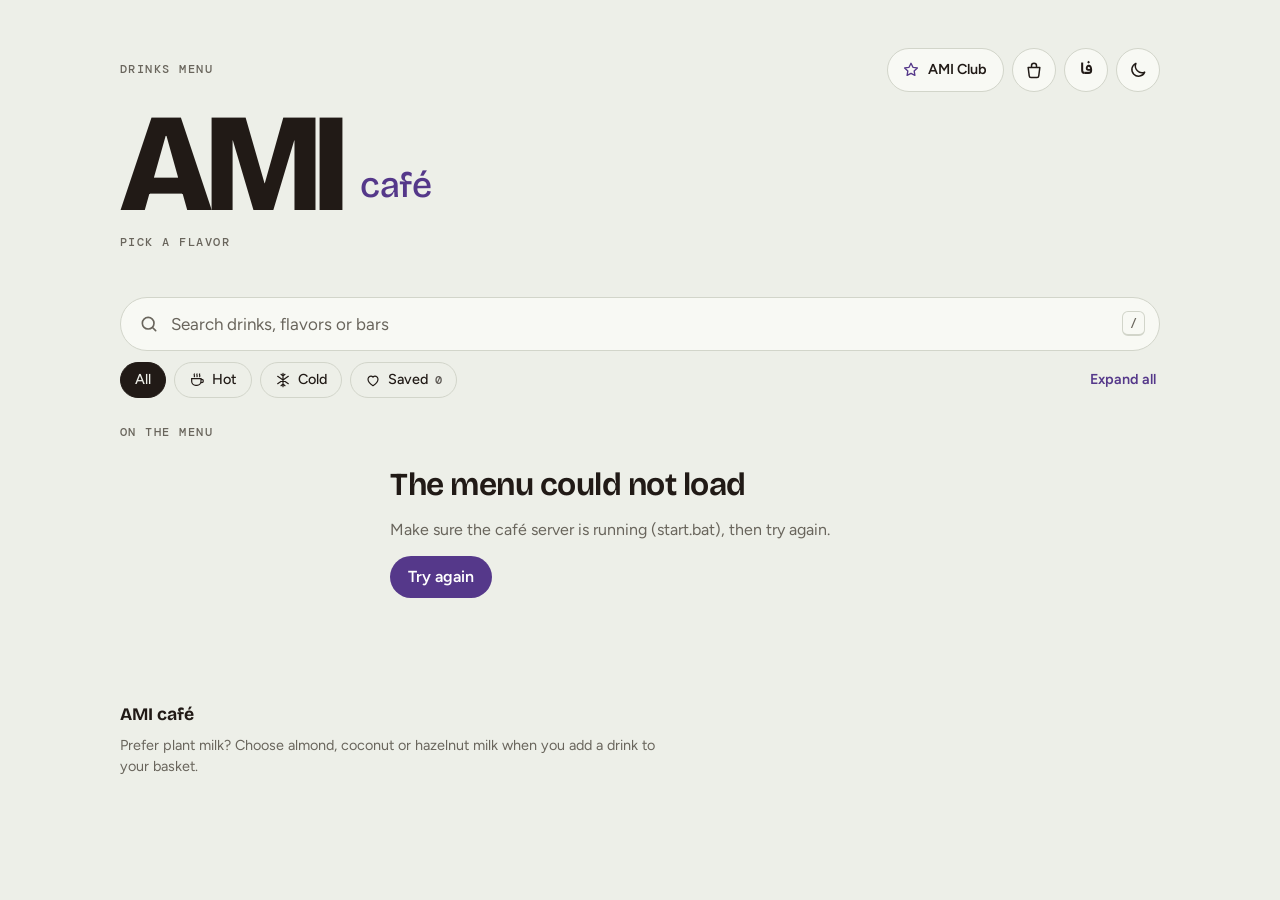
==== index.html @ 4565d420 "AMI café: menu, basket, customer club and admin panel Bilingual (English/Persian) drinks menu with s" ====
<!doctype html>
<html lang="en" dir="ltr">
<head>
  <meta charset="utf-8">
  <meta name="viewport" content="width=device-width, initial-scale=1, viewport-fit=cover">
  <title>AMI Café Menu</title>
  <link rel="icon" href="data:image/svg+xml,%3Csvg xmlns=%27http://www.w3.org/2000/svg%27 viewBox=%270 0 64 64%27%3E%3Crect width=%2764%27 height=%2764%27 rx=%2716%27 fill=%27%2355388A%27/%3E%3Ctext x=%2732%27 y=%2744%27 font-family=%27Arial,sans-serif%27 font-weight=%27900%27 font-size=%2726%27 fill=%27white%27 text-anchor=%27middle%27%3EAMI%3C/text%3E%3C/svg%3E">
  <meta name="description" content="AMI café drinks menu: espresso, hot and cold bar, shakes, tea, iced coffee, syrups and add-ons.">
  <link rel="preconnect" href="https://fonts.googleapis.com">
  <link rel="preconnect" href="https://fonts.gstatic.com" crossorigin>
  <link rel="stylesheet" href="https://fonts.googleapis.com/css2?family=Bricolage+Grotesque:opsz,wght@12..96,400..800&family=DM+Mono:wght@400;500&family=Figtree:wght@400;500;600&family=Vazirmatn:wght@400..800&display=swap">
  <link rel="stylesheet" href="css/style.css">
  <link rel="stylesheet" href="css/components.css">
</head>
<body>

  <!-- Masthead: brand, theme + language switches, flavor shortcuts -->
  <header class="wrap masthead">
    <div class="mast-top">
      <p class="eyebrow" data-i18n="eyebrow">Drinks menu</p>
      <div class="mast-actions">
        <button class="pill-btn" id="clubBtn" type="button" aria-label="Open AMI Club">
          <svg viewBox="0 0 24 24" fill="none" stroke="currentColor" stroke-width="1.8" stroke-linecap="round" stroke-linejoin="round" aria-hidden="true"><path d="M12 3l2.6 5.4 5.9.8-4.3 4.1 1 5.8L12 16.4 6.8 19.1l1-5.8L3.5 9.2l5.9-.8z"/></svg>
          <span class="club-btn-label" data-i18n="clubButton">AMI Club</span>
        </button>
        <button class="icon-btn basket-btn" id="basketBtn" type="button" aria-label="Basket">
          <svg viewBox="0 0 24 24" fill="none" stroke="currentColor" stroke-width="1.8" stroke-linecap="round" stroke-linejoin="round" aria-hidden="true"><path d="M5 9h14l-1.3 10.2a2 2 0 0 1-2 1.8H8.3a2 2 0 0 1-2-1.8zM9 9V7a3 3 0 0 1 6 0v2"/></svg>
          <span class="badge" id="basketCount" hidden>0</span>
        </button>
        <button class="icon-btn lang-btn" id="langBtn" type="button" lang="fa" aria-label="نمایش منو به فارسی">فا</button>
        <button class="icon-btn" id="themeBtn" type="button" aria-label="Switch to dark theme">
          <svg class="i-moon" viewBox="0 0 24 24" fill="none" stroke="currentColor" stroke-width="1.8" stroke-linecap="round" stroke-linejoin="round" aria-hidden="true"><path d="M20 14.5A8 8 0 0 1 9.5 4a8 8 0 1 0 10.5 10.5z"/></svg>
          <svg class="i-sun" viewBox="0 0 24 24" fill="none" stroke="currentColor" stroke-width="1.8" stroke-linecap="round" aria-hidden="true"><circle cx="12" cy="12" r="4"/><path d="M12 2.5v2M12 19.5v2M2.5 12h2M19.5 12h2M5.3 5.3l1.4 1.4M17.3 17.3l1.4 1.4M5.3 18.7l1.4-1.4M17.3 6.7l1.4-1.4"/></svg>
        </button>
      </div>
    </div>

    <h1 class="brand">
      <span class="wordmark" lang="en">AMI</span>
      <span class="brand-tag">
        <b data-i18n="cafe">café</b>
        <span id="lede"></span>
      </span>
    </h1>

    <div class="flavors">
      <span class="flavors-label" id="flavorsLabel" data-i18n="pickFlavor">Pick a flavor</span>
      <div class="flavor-row" id="flavors" role="group" aria-labelledby="flavorsLabel"></div>
    </div>
  </header>

  <!-- Sticky toolbar: search, filters, category strip (phones) -->
  <div class="toolbar" id="toolbar">
    <div class="wrap">
      <label class="search" for="q">
        <svg viewBox="0 0 24 24" fill="none" stroke="currentColor" stroke-width="2" stroke-linecap="round" aria-hidden="true"><circle cx="11" cy="11" r="7"/><path d="M20 20l-3.5-3.5"/></svg>
        <input id="q" type="search" autocomplete="off" spellcheck="false" enterkeyhint="search"
               placeholder="Search drinks, flavors or bars" aria-label="Search the menu"
               data-i18n-placeholder="searchPlaceholder" data-i18n-aria="searchLabel">
        <span class="kbd" id="kbd" aria-hidden="true">/</span>
        <button class="clear" id="clear" type="button" aria-label="Clear search" data-i18n-aria="clearSearch" hidden>
          <svg viewBox="0 0 24 24" fill="none" stroke="currentColor" stroke-width="2.2" stroke-linecap="round" aria-hidden="true"><path d="M6 6l12 12M18 6L6 18"/></svg>
        </button>
      </label>

      <div class="filters" role="group" aria-label="Filter drinks" data-i18n-aria="filtersLabel">
        <button class="chip" type="button" data-filter="all" aria-pressed="true">
          <span data-i18n="all">All</span>
        </button>
        <button class="chip" type="button" data-filter="hot" aria-pressed="false">
          <svg viewBox="0 0 24 24" fill="none" stroke="currentColor" stroke-width="1.8" stroke-linecap="round" aria-hidden="true"><path d="M8 3c-1 1.5 1 2.5 0 4M12 3c-1 1.5 1 2.5 0 4M16 3c-1 1.5 1 2.5 0 4M4 10h14v4a6 6 0 0 1-6 6h-2a6 6 0 0 1-6-6v-4zM18 11h1a2.5 2.5 0 0 1 0 5h-1.5"/></svg>
          <span data-i18n="hot">Hot</span>
        </button>
        <button class="chip" type="button" data-filter="cold" aria-pressed="false">
          <svg viewBox="0 0 24 24" fill="none" stroke="currentColor" stroke-width="1.8" stroke-linecap="round" aria-hidden="true"><path d="M12 2v20M4 6.5l16 11M20 6.5l-16 11M9 3.5l3 2.5 3-2.5M9 20.5l3-2.5 3 2.5"/></svg>
          <span data-i18n="cold">Cold</span>
        </button>
        <button class="chip" type="button" data-filter="saved" aria-pressed="false">
          <svg viewBox="0 0 24 24" fill="none" stroke="currentColor" stroke-width="1.8" aria-hidden="true"><path d="M12 20.5s-7.5-4.6-7.5-10.1A4.4 4.4 0 0 1 12 7.6a4.4 4.4 0 0 1 7.5 2.8c0 5.5-7.5 10.1-7.5 10.1z"/></svg>
          <span data-i18n="saved">Saved</span>
          <span class="n" id="savedCount">0</span>
        </button>
        <button class="text-btn" id="expandAll" type="button">Expand all</button>
      </div>

      <p class="status" id="status" aria-live="polite"></p>
      <nav class="rail" id="rail" aria-label="Menu sections" data-i18n-aria="sections"></nav>
    </div>
  </div>

  <!-- Menu -->
  <div class="wrap layout">
    <nav class="index" aria-label="Menu sections" data-i18n-aria="sections">
      <p class="index-label" data-i18n="onTheMenu">On the menu</p>
      <ul id="index"></ul>
    </nav>
    <main>
      <div id="menu"></div>
      <div class="empty" id="empty" hidden></div>
    </main>
  </div>

  <footer class="wrap foot">
    <strong data-i18n="footName">AMI café</strong>
    <p data-i18n-html="footer"></p>
  </footer>

  <button class="to-top" id="toTop" type="button" aria-label="Back to top" data-i18n-aria="toTop">
    <svg viewBox="0 0 24 24" fill="none" stroke="currentColor" stroke-width="2" stroke-linecap="round" stroke-linejoin="round" aria-hidden="true"><path d="M12 19V5M5 12l7-7 7 7"/></svg>
  </button>
  <!-- Floating basket / order-status bar -->
  <div class="basket-bar" id="basketBar" hidden></div>

  <!-- Dialogs (filled by js/basket.js and js/club.js) -->
  <dialog class="sheet" id="itemSheet"></dialog>
  <dialog class="sheet" id="basketSheet"></dialog>
  <dialog class="sheet" id="ordersSheet"></dialog>
  <dialog class="sheet" id="clubSheet"></dialog>

  <div class="toast" id="toast" role="status" aria-live="polite" popover="manual"></div>

  <script type="module" src="js/app.js"></script>
</body>
</html>
---- css/style.css ----
/* =============================================================
   AMI café — menu styles
   Layout: masthead with flavor shortcuts → sticky search/filter bar
   → one column of foldable bars. Wide screens add a sticky index.
   ============================================================= */

/* ---------- Theme tokens ---------- */
:root {
  --bg: #EDEFE8;
  --surface: #F8F9F4;
  --sunk: #E2E5DB;
  --ink: #211A16;
  --muted: #69655C;
  --line: #D2D5CA;
  --accent: #55388A;
  --accent-ink: #FFFFFF;
  --accent-soft: #E3DBF1;
  --heart: #CF3F59;
  --ok: #23845A;
  --ok-soft: #DCF0E5;
  --warn: #9A5C0E;
  --warn-soft: #F6E8D0;
  --danger: #BE3646;
  --danger-soft: #F6DCE0;
  --mark: #E6D9FA;
  --ring: rgba(33, 26, 22, .2);
  --shadow: 0 10px 30px -12px rgba(33, 26, 22, .35);
  --icon-sun: none;
  --icon-moon: block;

  --display: "Bricolage Grotesque", ui-sans-serif, system-ui, sans-serif;
  --body: "Figtree", ui-sans-serif, system-ui, -apple-system, "Segoe UI", Roboto, sans-serif;
  --mono: "DM Mono", ui-monospace, SFMono-Regular, Menlo, Consolas, monospace;

  --gutter: clamp(16px, 4vw, 40px);
  --toolbar-h: 150px; /* updated from JS */
  --ease: cubic-bezier(.2, .7, .2, 1);
}

/* Dark palette: follows the system unless the visitor picked light,
   and applies whenever the visitor picked dark. */
@media (prefers-color-scheme: dark) {
  :root:not([data-theme="light"]) {
    --bg: #141118;
    --surface: #1C1821;
    --sunk: #26212D;
    --ink: #EDE8F2;
    --muted: #A49CAE;
    --line: #322C3B;
    --accent: #BCA4EC;
    --accent-ink: #1A1323;
    --accent-soft: #2D2440;
    --heart: #F2708A;
    --ok: #5CD39A;
    --ok-soft: #173326;
    --warn: #F0B562;
    --warn-soft: #3A2C17;
    --danger: #F07A88;
    --danger-soft: #3D1C22;
    --mark: #42315F;
    --ring: rgba(237, 232, 242, .22);
    --shadow: 0 10px 30px -12px rgba(0, 0, 0, .7);
    --icon-sun: block;
    --icon-moon: none;
    color-scheme: dark;
  }
}
:root[data-theme="dark"] {
  --bg: #141118;
  --surface: #1C1821;
  --sunk: #26212D;
  --ink: #EDE8F2;
  --muted: #A49CAE;
  --line: #322C3B;
  --accent: #BCA4EC;
  --accent-ink: #1A1323;
  --accent-soft: #2D2440;
  --heart: #F2708A;
  --ok: #5CD39A;
  --ok-soft: #173326;
  --warn: #F0B562;
  --warn-soft: #3A2C17;
  --danger: #F07A88;
  --danger-soft: #3D1C22;
  --mark: #42315F;
  --ring: rgba(237, 232, 242, .22);
  --shadow: 0 10px 30px -12px rgba(0, 0, 0, .7);
  --icon-sun: block;
  --icon-moon: none;
  color-scheme: dark;
}

/* Persian: one family for every role, and no letter-spacing or
   uppercase (spacing breaks the joined letters of Persian script). */
:root[lang="fa"] {
  --display: "Vazirmatn", Tahoma, sans-serif;
  --body: "Vazirmatn", Tahoma, sans-serif;
  --mono: "Vazirmatn", Tahoma, sans-serif;
}
:root[lang="fa"] :is(.eyebrow, .flavors-label, .index-label, .brand-tag b, .cat-title, .empty h3, .sheet-body h4, .sheet-title h2) {
  letter-spacing: 0;
  text-transform: none;
}
:root[lang="fa"] .wordmark {
  font-family: "Bricolage Grotesque", ui-sans-serif, system-ui, sans-serif;
}
:root[lang="fa"] .eyebrow,
:root[lang="fa"] .flavors-label,
:root[lang="fa"] .index-label {
  font-size: .8rem;
  font-weight: 600;
}

/* ---------- Base ---------- */
*,
*::before,
*::after {
  box-sizing: border-box;
}

[hidden] {
  display: none !important;
}

html {
  -webkit-text-size-adjust: 100%;
}

body {
  margin: 0;
  background: var(--bg);
  color: var(--ink);
  font: 400 16px/1.5 var(--body);
  -webkit-font-smoothing: antialiased;
}

button {
  font: inherit;
  color: inherit;
}

svg {
  display: block;
}

:focus-visible {
  outline: 2px solid var(--accent);
  outline-offset: 3px;
}

mark {
  background: var(--mark);
  color: inherit;
  border-radius: 4px;
  padding: 0 1px;
}

.wrap {
  max-width: 1120px;
  margin-inline: auto;
  padding-inline: var(--gutter);
}

/* Small uppercase labels */
.eyebrow,
.flavors-label,
.index-label {
  margin: 0;
  font: 500 .72rem/1 var(--mono);
  letter-spacing: .13em;
  text-transform: uppercase;
  color: var(--muted);
}

/* Horizontal scrollers without a visible scrollbar */
.flavor-row,
.rail {
  overflow-x: auto;
  scrollbar-width: none;
}
.flavor-row::-webkit-scrollbar,
.rail::-webkit-scrollbar {
  display: none;
}

/* ---------- Shared controls ---------- */
.icon-btn {
  flex: none;
  display: grid;
  place-items: center;
  width: 44px;
  height: 44px;
  border: 1px solid var(--line);
  border-radius: 50%;
  background: var(--surface);
  cursor: pointer;
  transition: background-color .2s;
}
.icon-btn:hover {
  background: var(--sunk);
}
.icon-btn svg {
  width: 20px;
  height: 20px;
}

.lang-btn {
  font-weight: 700;
  font-size: .95rem;
  line-height: 1;
}
.lang-btn:lang(fa) {
  font-family: "Vazirmatn", Tahoma, sans-serif;
  font-size: 1.05rem;
}
.lang-btn:lang(en) {
  font-family: "Figtree", ui-sans-serif, system-ui, sans-serif;
}

.chip,
.flavor {
  display: inline-flex;
  align-items: center;
  border: 1px solid var(--line);
  border-radius: 999px;
  font-weight: 500;
  cursor: pointer;
  transition: background-color .2s, color .2s, border-color .2s, transform .15s;
}
.chip:hover,
.flavor:hover {
  border-color: var(--ink);
}
.chip[aria-pressed="true"],
.flavor[aria-pressed="true"] {
  background: var(--ink);
  color: var(--bg);
  border-color: var(--ink);
}

.chip {
  gap: 7px;
  height: 36px;
  padding: 0 14px;
  background: transparent;
  font-size: .9rem;
}
.chip svg {
  width: 16px;
  height: 16px;
}
.chip .n {
  font: 500 .75rem/1 var(--mono);
  opacity: .7;
}

.text-btn {
  margin-inline-start: auto;
  padding: 8px 4px;
  border: 0;
  border-radius: 8px;
  background: none;
  color: var(--accent);
  font-weight: 600;
  font-size: .9rem;
  cursor: pointer;
}
.text-btn:hover {
  text-decoration: underline;
  text-underline-offset: 3px;
}

.btn {
  height: 42px;
  padding: 0 18px;
  border: 0;
  border-radius: 999px;
  background: var(--accent);
  color: var(--accent-ink);
  font-weight: 600;
  cursor: pointer;
}

/* Flavor color dot: two halves when a drink has two flavors */
.sw {
  flex: none;
  width: 14px;
  height: 14px;
  border-radius: 50%;
  background: linear-gradient(135deg, var(--a) 0 50%, var(--b, var(--a)) 50% 100%);
  box-shadow: inset 0 0 0 1px var(--ring);
}

/* ---------- Masthead ---------- */
.masthead {
  display: grid;
  gap: 18px;
  padding-block: clamp(20px, 5vw, 48px) 22px;
}

.mast-top {
  display: flex;
  justify-content: space-between;
  align-items: center;
  gap: 12px;
}

.mast-actions {
  display: flex;
  gap: 8px;
}

.i-sun {
  display: var(--icon-sun);
}
.i-moon {
  display: var(--icon-moon);
}

.brand {
  display: flex;
  flex-wrap: wrap;
  align-items: flex-end;
  gap: clamp(10px, 2vw, 18px);
  margin: 0;
}

.wordmark {
  font-family: var(--display);
  font-weight: 800;
  font-variation-settings: "opsz" 96;
  font-size: clamp(4.25rem, 17vw, 8.75rem);
  line-height: .78;
  letter-spacing: -.045em;
}

.brand-tag {
  display: grid;
  gap: 4px;
  padding-bottom: .35em;
}
.brand-tag b {
  font-family: var(--display);
  font-weight: 500;
  font-size: clamp(1.5rem, 4vw, 2.25rem);
  line-height: 1;
  letter-spacing: -.01em;
  color: var(--accent);
}
.brand-tag span {
  font-size: .9rem;
  color: var(--muted);
}

.flavors {
  display: grid;
  gap: 10px;
  min-width: 0;
}

/* Scrolls sideways on phones, edge to edge; wraps on wider screens */
.flavor-row {
  display: flex;
  gap: 8px;
  margin-inline: calc(-1 * var(--gutter));
  padding: 2px var(--gutter);
  scroll-padding-inline: var(--gutter);
}

.flavor {
  flex: none;
  gap: 8px;
  height: 38px;
  padding-inline: 10px 14px;
  background: var(--surface);
  font-size: .92rem;
}
.flavor:active {
  transform: scale(.96);
}
.flavor .sw {
  width: 16px;
  height: 16px;
}

/* ---------- Sticky toolbar ---------- */
.toolbar {
  position: sticky;
  top: env(safe-area-inset-top, 0px);
  z-index: 20;
  background: var(--bg);
  border-bottom: 1px solid transparent;
  transition: border-color .2s, box-shadow .2s;
}
.toolbar.stuck {
  border-bottom-color: var(--line);
  box-shadow: 0 8px 20px -18px var(--ring);
}
.toolbar .wrap {
  display: grid;
  gap: 10px;
  padding-block: 12px 0;
}

.search {
  display: flex;
  align-items: center;
  gap: 10px;
  height: 54px;
  padding-inline: 18px 6px;
  border: 1px solid var(--line);
  border-radius: 999px;
  background: var(--surface);
  transition: border-color .2s, box-shadow .2s;
}
.search:focus-within {
  border-color: var(--accent);
  box-shadow: 0 0 0 4px var(--accent-soft);
}
.search > svg {
  flex: none;
  width: 20px;
  height: 20px;
  color: var(--muted);
}
.search input {
  flex: 1;
  min-width: 0;
  height: 100%;
  border: 0;
  outline: none;
  background: transparent;
  color: var(--ink);
  font: 500 1.0625rem var(--body);
}
.search input::placeholder {
  color: var(--muted);
  font-weight: 400;
}
.search input::-webkit-search-cancel-button {
  -webkit-appearance: none;
  appearance: none;
}

.kbd {
  margin-inline-end: 8px;
  padding: 5px 7px;
  border: 1px solid var(--line);
  border-bottom-width: 2px;
  border-radius: 6px;
  font: 500 .75rem/1 var(--mono);
  color: var(--muted);
}

.clear {
  flex: none;
  display: grid;
  place-items: center;
  width: 40px;
  height: 40px;
  border: 0;
  border-radius: 50%;
  background: var(--sunk);
  cursor: pointer;
}
.clear svg {
  width: 16px;
  height: 16px;
}

.filters {
  display: flex;
  flex-wrap: wrap;
  align-items: center;
  gap: 8px;
}

.status {
  margin: 0;
  font-size: .875rem;
  color: var(--muted);
}
.status:empty {
  display: none;
}

/* Category strip (phones). position: relative so chip offsets are measured from it. */
.rail {
  position: relative;
  display: flex;
  gap: 6px;
  margin-inline: calc(-1 * var(--gutter));
  padding: 2px var(--gutter) 12px;
}
.rail a {
  flex: none;
  display: inline-flex;
  align-items: center;
  gap: 7px;
  padding: 7px 12px;
  border-radius: 999px;
  color: var(--muted);
  font-size: .875rem;
  font-weight: 500;
  white-space: nowrap;
  text-decoration: none;
  transition: background-color .2s, color .2s;
}
.rail a.active {
  background: var(--accent-soft);
  color: var(--accent);
  font-weight: 600;
}

.dot {
  flex: none;
  width: 8px;
  height: 8px;
  border-radius: 50%;
  background: var(--cat);
}

/* ---------- Page layout ---------- */
.layout {
  display: grid;
  gap: 32px;
  padding-block: 8px 40px;
}

main {
  min-width: 0;
  max-width: 740px;
}

/* Side index (desktop only) */
.index {
  display: none;
}
.index-label {
  margin-bottom: 10px;
}
.index ul {
  display: grid;
  gap: 2px;
  margin: 0;
  padding: 0;
  list-style: none;
}
.index a {
  display: flex;
  align-items: center;
  gap: 10px;
  padding: 8px 10px;
  border-radius: 10px;
  color: var(--muted);
  font-size: .95rem;
  font-weight: 500;
  text-decoration: none;
  transition: background-color .2s, color .2s;
}
.index a:hover {
  background: var(--sunk);
  color: var(--ink);
}
.index a.active {
  background: var(--surface);
  color: var(--ink);
  box-shadow: inset 0 0 0 1px var(--line);
}
.index .n {
  margin-inline-start: auto;
  font: 400 .75rem/1 var(--mono);
}

/* ---------- Foldable bar ---------- */
.cat {
  border-top: 1px solid var(--line);
  scroll-margin-top: calc(var(--toolbar-h) + 8px);
}
.cat:last-of-type {
  border-bottom: 1px solid var(--line);
}
.cat h2 {
  margin: 0;
}

.cat-head {
  display: grid;
  grid-template-columns: auto minmax(0, 1fr) auto auto;
  align-items: center;
  gap: 14px;
  width: 100%;
  padding: 18px 4px;
  border: 0;
  border-radius: 12px;
  background: none;
  text-align: start;
  cursor: pointer;
}

.cat-dot {
  width: 14px;
  height: 14px;
  border-radius: 4px;
  background: var(--cat);
  box-shadow: inset 0 0 0 1px var(--ring);
  transform: rotate(45deg);
}

.cat-text {
  display: grid;
  gap: 2px;
  min-width: 0;
}

.cat-title {
  font-family: var(--display);
  font-weight: 650;
  font-variation-settings: "opsz" 48;
  font-size: clamp(1.35rem, 3.4vw, 1.75rem);
  line-height: 1.1;
  letter-spacing: -.015em;
  text-wrap: balance;
  transition: color .2s;
}
.cat-head:hover .cat-title {
  color: var(--accent);
}

.cat-sub {
  overflow: hidden;
  font-size: .875rem;
  font-weight: 400;
  color: var(--muted);
  white-space: nowrap;
  text-overflow: ellipsis;
}

.cat-count {
  padding: 5px 9px;
  border: 1px solid var(--line);
  border-radius: 999px;
  font: 500 .75rem/1 var(--mono);
  font-variant-numeric: tabular-nums;
  color: var(--muted);
}

.chev {
  width: 22px;
  height: 22px;
  color: var(--muted);
  transition: transform .3s var(--ease);
}
.cat.open .chev {
  transform: rotate(180deg);
}

/* Animates height by moving the grid row from 0fr to 1fr */
.cat-body {
  display: grid;
  grid-template-rows: 0fr;
  transition: grid-template-rows .32s var(--ease);
}
.cat.open .cat-body {
  grid-template-rows: 1fr;
}
.cat-inner {
  overflow: hidden;
  min-height: 0;
}

/* ---------- Drink rows: dot · name · dotted leader · price · heart ---------- */
.items {
  margin: 0;
  padding: 0 0 18px;
  list-style: none;
}

.item {
  display: grid;
  grid-template-columns: minmax(0, 1fr) 40px;
  align-items: center;
  gap: 4px;
  margin-inline-start: -10px;
  border-radius: 12px;
  transition: background-color .15s;
}
.item:hover {
  background: var(--sunk);
}

/* The whole row is the "add to basket" button */
.item-main {
  display: grid;
  grid-template-columns: 14px minmax(0, max-content) minmax(18px, 1fr) auto 26px;
  align-items: center;
  gap: 12px;
  width: 100%;
  min-height: 48px;
  padding-block: 3px;
  padding-inline: 10px 0;
  border: 0;
  border-radius: 12px;
  background: none;
  text-align: start;
  cursor: pointer;
}
.item-main:disabled {
  cursor: default;
}

.add-ic {
  display: grid;
  place-items: center;
  width: 26px;
  height: 26px;
  border-radius: 50%;
  background: var(--accent-soft);
  color: var(--accent);
  transition: background-color .15s, color .15s, transform .15s;
}
.add-ic svg {
  width: 14px;
  height: 14px;
}
.item-main:hover .add-ic {
  background: var(--accent);
  color: var(--accent-ink);
}
.item-main:active .add-ic {
  transform: scale(.88);
}

.item.is-out .name,
.extra.is-out .name {
  color: var(--muted);
}
.item.is-out .add-ic {
  visibility: hidden;
}
.extra.is-out {
  opacity: .6;
}

.sold-out {
  padding: 4px 9px;
  border: 1px dashed var(--line);
  border-radius: 999px;
  font-size: .75rem;
  font-weight: 600;
  color: var(--muted);
  white-space: nowrap;
}
.item .name {
  font-size: 1.0625rem;
  font-weight: 500;
  line-height: 1.3;
  overflow-wrap: anywhere;
}
.item .lead {
  border-bottom: 2px dotted var(--line);
  transform: translateY(.45em);
}

.price {
  font: 500 .95rem/1 var(--mono);
  font-variant-numeric: tabular-nums;
  white-space: nowrap;
}
.price.tbd {
  color: var(--muted);
}

.fav {
  display: grid;
  place-items: center;
  width: 40px;
  height: 40px;
  border: 0;
  border-radius: 50%;
  background: none;
  color: var(--muted);
  cursor: pointer;
  transition: color .2s, background-color .2s;
}
.fav:hover {
  background: var(--surface);
  color: var(--heart);
}
.fav svg {
  width: 20px;
  height: 20px;
  fill: none;
  stroke: currentColor;
  stroke-width: 1.8;
  transition: fill .2s;
}
.fav[aria-pressed="true"] {
  color: var(--heart);
}
.fav[aria-pressed="true"] svg {
  fill: var(--heart);
  animation: pop .35s cubic-bezier(.3, 1.6, .5, 1);
}

@keyframes pop {
  0% { transform: scale(.7); }
  60% { transform: scale(1.25); }
  100% { transform: scale(1); }
}

/* ---------- Extras (syrups, add-ons) ---------- */
.extras {
  display: grid;
  grid-template-columns: repeat(auto-fill, minmax(min(100%, 172px), 1fr));
  gap: 8px;
  margin: 0;
  padding: 2px 0 20px;
  list-style: none;
}

.extra {
  display: flex;
  align-items: center;
  gap: 10px;
  padding: 11px 12px;
  border: 1px solid var(--line);
  border-radius: 12px;
  background: var(--surface);
}
.extra .name {
  flex: 1;
  min-width: 0;
  font-size: .95rem;
  font-weight: 500;
  overflow-wrap: anywhere;
}
.extra .price {
  font-size: .85rem;
  color: var(--muted);
}

/* ---------- Empty state ---------- */
.empty {
  display: grid;
  justify-items: start;
  gap: 14px;
  padding: 40px 4px 56px;
}
.empty h3 {
  max-width: 22ch;
  margin: 0;
  font-family: var(--display);
  font-weight: 650;
  font-size: clamp(1.5rem, 4vw, 2rem);
  line-height: 1.15;
  letter-spacing: -.015em;
  text-wrap: balance;
}
.empty p {
  max-width: 52ch;
  margin: 0;
  color: var(--muted);
}
.empty .row {
  display: flex;
  flex-wrap: wrap;
  gap: 8px;
}

/* ---------- Footer ---------- */
.foot {
  display: grid;
  gap: 6px;
  padding-block: 8px 48px;
  font-size: .9rem;
  color: var(--muted);
}
.foot strong {
  font-family: var(--display);
  font-size: 1.1rem;
  color: var(--ink);
}
.foot p {
  max-width: 60ch;
  margin: 0;
}
.foot a {
  color: var(--accent);
  font-weight: 600;
  text-underline-offset: 3px;
}

/* ---------- Floating: back-to-top, toast ---------- */
.to-top {
  position: fixed;
  inset-inline-end: 16px;
  bottom: calc(16px + env(safe-area-inset-bottom, 0px));
  z-index: 30;
  display: grid;
  place-items: center;
  width: 50px;
  height: 50px;
  border: 0;
  border-radius: 50%;
  background: var(--ink);
  color: var(--bg);
  box-shadow: var(--shadow);
  cursor: pointer;
  opacity: 0;
  visibility: hidden;
  transform: translateY(12px);
  transition: opacity .25s, transform .25s, visibility .25s;
}
.to-top.show {
  opacity: 1;
  visibility: visible;
  transform: none;
}
.to-top svg {
  width: 22px;
  height: 22px;
}

/* Shown as a popover so it sits above open dialogs */
.toast {
  position: fixed;
  inset: auto;
  left: 50%;
  margin: 0;
  border: 0;
  overflow: visible;
  bottom: calc(22px + env(safe-area-inset-bottom, 0px));
  z-index: 40;
  max-width: calc(100% - 32px);
  padding: 11px 18px;
  border-radius: 999px;
  background: var(--ink);
  color: var(--bg);
  font-size: .92rem;
  font-weight: 500;
  box-shadow: var(--shadow);
  pointer-events: none;
  opacity: 0;
  translate: -50% 0;
  transform: translateY(10px);
  transition: opacity .2s, transform .2s;
}
.toast.show {
  opacity: 1;
  transform: none;
}

/* ---------- Responsive ---------- */
@media (hover: none) {
  .kbd {
    display: none;
  }
}

@media (max-width: 480px) {
  .item-main {
    grid-template-columns: 12px minmax(0, max-content) minmax(12px, 1fr) auto 24px;
    gap: 10px;
  }
  .cat-head {
    gap: 12px;
  }
}

@media (min-width: 720px) {
  .flavor-row {
    flex-wrap: wrap;
    overflow: visible;
    margin-inline: 0;
    padding-inline: 0;
  }
}

@media (min-width: 900px) {
  .rail {
    display: none;
  }
  .toolbar .wrap {
    padding-bottom: 12px;
  }
  .layout {
    grid-template-columns: 210px minmax(0, 1fr);
    gap: 56px;
    padding-top: 16px;
  }
  .index {
    display: block;
    position: sticky;
    top: calc(var(--toolbar-h) + 20px);
    align-self: start;
  }
}

@media (prefers-reduced-motion: reduce) {
  *,
  *::before,
  *::after {
    animation: none !important;
    transition: none !important;
  }
}
---- css/components.css ----
/* =============================================================
   AMI café — shared components: header buttons, basket bar,
   dialogs, form fields, basket, order tracking, club.
   Uses the tokens from style.css.
   ============================================================= */

/* ---------- Header buttons ---------- */
.mast-actions {
  flex-wrap: wrap;
  justify-content: flex-end;
}

.pill-btn {
  display: inline-flex;
  align-items: center;
  gap: 8px;
  height: 44px;
  padding-inline: 14px 16px;
  border: 1px solid var(--line);
  border-radius: 999px;
  background: var(--surface);
  font-size: .9rem;
  font-weight: 600;
  cursor: pointer;
  transition: background-color .2s, color .2s;
}
.pill-btn:hover {
  background: var(--sunk);
}
.pill-btn svg {
  flex: none;
  width: 18px;
  height: 18px;
  color: var(--accent);
}
.pill-btn.is-member {
  border-color: transparent;
  background: var(--accent-soft);
  color: var(--accent);
}
.pill-btn.is-member svg {
  fill: currentColor;
}
.club-btn-label {
  max-width: 12ch;
  overflow: hidden;
  text-overflow: ellipsis;
  white-space: nowrap;
}

.basket-btn {
  position: relative;
}
.badge {
  position: absolute;
  top: -4px;
  inset-inline-end: -4px;
  min-width: 20px;
  height: 20px;
  padding: 0 6px;
  border-radius: 999px;
  background: var(--accent);
  color: var(--accent-ink);
  font: 700 .72rem/20px var(--body);
  text-align: center;
}

@media (max-width: 440px) {
  .club-btn-label {
    display: none;
  }
  .pill-btn {
    justify-content: center;
    width: 44px;
    padding: 0;
  }
}

/* ---------- Floating basket bar ---------- */
.basket-bar {
  position: fixed;
  inset-inline: 0;
  bottom: 0;
  z-index: 25;
  display: flex;
  justify-content: center;
  padding: 0 16px calc(14px + env(safe-area-inset-bottom, 0px));
  pointer-events: none;
}

.bar-btn {
  display: flex;
  align-items: center;
  gap: 12px;
  width: min(100%, 560px);
  height: 58px;
  padding-inline: 10px 22px;
  border: 0;
  border-radius: 999px;
  background: var(--ink);
  color: var(--bg);
  box-shadow: var(--shadow);
  font-size: 1rem;
  font-weight: 600;
  cursor: pointer;
  pointer-events: auto;
  animation: bar-in .3s var(--ease);
}
.bar-count {
  display: grid;
  place-items: center;
  min-width: 38px;
  height: 38px;
  padding: 0 8px;
  border-radius: 999px;
  background: var(--accent);
  color: var(--accent-ink);
  font-weight: 700;
}
.bar-label {
  flex: 1;
  text-align: start;
}
.bar-total {
  font-family: var(--mono);
  font-variant-numeric: tabular-nums;
}
.bar-pulse {
  width: 12px;
  height: 12px;
  margin-inline-start: 12px;
  border-radius: 50%;
  background: var(--accent);
  animation: pulse 1.6s infinite;
}
.bar-order.is-ready .bar-pulse {
  background: var(--ok);
}

body.has-bar {
  padding-bottom: 84px;
}
body.has-bar .to-top {
  bottom: calc(86px + env(safe-area-inset-bottom, 0px));
}

@keyframes bar-in {
  from { opacity: 0; transform: translateY(20px); }
}
@keyframes pulse {
  0% { box-shadow: 0 0 0 0 var(--accent-soft); }
  100% { box-shadow: 0 0 0 10px transparent; }
}

/* ---------- Dialog sheets: bottom sheet on phones, centered on wider screens ---------- */
.sheet {
  width: 100%;
  max-width: 560px;
  max-height: min(92dvh, 900px);
  margin: auto auto 0;
  padding: 0;
  border: 0;
  border-radius: 24px 24px 0 0;
  background: var(--bg);
  color: var(--ink);
  box-shadow: var(--shadow);
  overflow: hidden;
}
.sheet[open] {
  animation: sheet-up .32s var(--ease);
}
.sheet::backdrop {
  background: rgba(12, 9, 14, .5);
}
@media (min-width: 640px) {
  .sheet {
    margin: auto;
    border-radius: 24px;
  }
  .sheet[open] {
    animation-name: sheet-pop;
  }
}
@keyframes sheet-up {
  from { opacity: 0; transform: translateY(40px); }
}
@keyframes sheet-pop {
  from { opacity: 0; transform: scale(.96); }
}

body:has(dialog[open]) {
  overflow: hidden;
}

/* Keep messages clear of the sheet's buttons while a dialog is open */
body:has(dialog[open]) .toast {
  top: calc(16px + env(safe-area-inset-top, 0px));
  bottom: auto;
}

.sheet-inner {
  display: flex;
  flex-direction: column;
  max-height: inherit;
}

.sheet-head {
  display: flex;
  align-items: center;
  gap: 14px;
  padding: 18px 20px 14px;
  border-bottom: 1px solid var(--line);
}
.sheet-title {
  flex: 1;
  min-width: 0;
}
.sheet-title h2 {
  margin: 0;
  font-family: var(--display);
  font-size: 1.4rem;
  font-weight: 650;
  line-height: 1.15;
  letter-spacing: -.01em;
  text-wrap: balance;
}
.sheet-sub {
  margin: 2px 0 0;
  font-family: var(--mono);
  font-size: .9rem;
  color: var(--muted);
}
.sheet-sub:empty {
  display: none;
}

.sheet-body {
  flex: 1;
  min-height: 0;
  display: grid;
  align-content: start;
  gap: 20px;
  padding: 18px 20px 22px;
  overflow-y: auto;
  overscroll-behavior: contain;
}
.sheet-body h4 {
  margin: 0 0 4px;
  font: 500 .72rem/1 var(--mono);
  letter-spacing: .12em;
  text-transform: uppercase;
  color: var(--muted);
}

.sheet-foot {
  display: flex;
  align-items: center;
  gap: 12px;
  padding: 14px 20px calc(16px + env(safe-area-inset-bottom, 0px));
  border-top: 1px solid var(--line);
  background: var(--bg);
}
.sheet-foot-stack {
  flex-direction: column;
  align-items: stretch;
  gap: 8px;
}
.sheet-foot-stack .btn-wide {
  flex: none;
}
.sheet-foot .fine {
  text-align: center;
}

.sw-lg {
  width: 22px;
  height: 22px;
}

/* ---------- Buttons and text ---------- */
.btn {
  display: inline-flex;
  align-items: center;
  justify-content: center;
  gap: 8px;
}
.btn:disabled {
  opacity: .5;
  cursor: not-allowed;
}
.btn-wide {
  flex: 1;
  height: 50px;
  font-size: 1rem;
}
.btn-ghost {
  border: 1px solid var(--line);
  background: var(--surface);
  color: var(--accent);
}
.btn-danger {
  background: var(--danger);
  color: #fff;
}

.link-btn {
  padding: 2px 0;
  border: 0;
  background: none;
  color: var(--accent);
  font-size: .85rem;
  font-weight: 600;
  cursor: pointer;
}

.notice {
  margin: 0;
  padding: 10px 14px;
  border-radius: 12px;
  background: var(--warn-soft);
  font-size: .9rem;
}
.form-error {
  margin: 0;
  color: var(--danger);
  font-size: .9rem;
  font-weight: 500;
}
.form-error:empty {
  display: none;
}
.fine {
  margin: 0;
  color: var(--muted);
  font-size: .82rem;
}
.muted {
  margin: 0;
  color: var(--muted);
}

/* ---------- Form fields ---------- */
.field {
  display: grid;
  gap: 6px;
  min-width: 0;
}
.field > span {
  font-size: .9rem;
  font-weight: 600;
}
.field small {
  color: var(--muted);
  font-weight: 400;
}
.field input,
.field select {
  width: 100%;
  min-width: 0;
  height: 46px;
  padding: 0 14px;
  border: 1px solid var(--line);
  border-radius: 12px;
  background: var(--surface);
  color: var(--ink);
  font: 500 1rem var(--body);
}
.field input:focus,
.field select:focus {
  outline: none;
  border-color: var(--accent);
  box-shadow: 0 0 0 4px var(--accent-soft);
}
.field-row {
  display: grid;
  grid-template-columns: repeat(auto-fit, minmax(min(100%, 180px), 1fr));
  gap: 14px;
}

.segmented {
  display: grid;
  grid-auto-flow: column;
  grid-auto-columns: 1fr;
  gap: 4px;
  padding: 4px;
  border-radius: 999px;
  background: var(--sunk);
}
.segmented button {
  height: 40px;
  border: 0;
  border-radius: 999px;
  background: transparent;
  color: var(--muted);
  font-weight: 600;
  cursor: pointer;
}
.segmented [aria-checked="true"],
.segmented [aria-selected="true"] {
  background: var(--surface);
  color: var(--ink);
  box-shadow: 0 1px 3px var(--ring);
}

.switch-row {
  display: flex;
  align-items: center;
  justify-content: space-between;
  gap: 12px;
  cursor: pointer;
}
.switch-row > span {
  display: grid;
  gap: 2px;
}
.switch-row small {
  color: var(--muted);
}
.switch {
  position: relative;
  flex: none;
  width: 48px;
  height: 28px;
  margin: 0;
  border-radius: 999px;
  background: var(--line);
  cursor: pointer;
  appearance: none;
  transition: background-color .2s;
}
.switch::after {
  content: "";
  position: absolute;
  top: 3px;
  inset-inline-start: 3px;
  width: 22px;
  height: 22px;
  border-radius: 50%;
  background: var(--surface);
  box-shadow: 0 1px 3px var(--ring);
  transition: inset-inline-start .2s;
}
.switch:checked {
  background: var(--accent);
}
.switch:checked::after {
  inset-inline-start: 23px;
}

/* ---------- Stepper ---------- */
.stepper {
  display: inline-flex;
  align-items: center;
  gap: 2px;
  height: 48px;
  padding: 3px;
  border-radius: 999px;
  background: var(--sunk);
}
.stepper button {
  display: grid;
  place-items: center;
  width: 42px;
  height: 42px;
  border: 0;
  border-radius: 50%;
  background: var(--surface);
  cursor: pointer;
}
.stepper button:disabled {
  opacity: .4;
  cursor: default;
}
.stepper button svg {
  width: 16px;
  height: 16px;
}
.stepper output {
  min-width: 30px;
  font-weight: 700;
  font-variant-numeric: tabular-nums;
  text-align: center;
}
.stepper-sm {
  height: 38px;
}
.stepper-sm button {
  width: 32px;
  height: 32px;
}
.stepper-sm output {
  min-width: 24px;
  font-size: .9rem;
}

/* ---------- Item sheet: extras ---------- */
.opt-group h3 {
  display: flex;
  align-items: baseline;
  gap: 8px;
  margin: 0 0 10px;
  font-size: .95rem;
  font-weight: 600;
}
.opt-group h3 span {
  color: var(--muted);
  font-size: .8rem;
  font-weight: 400;
}
.opts {
  display: grid;
  grid-template-columns: repeat(auto-fill, minmax(min(100%, 150px), 1fr));
  gap: 8px;
}
.opt {
  display: flex;
  align-items: center;
  gap: 8px;
  min-height: 44px;
  padding: 8px 12px;
  border: 1px solid var(--line);
  border-radius: 12px;
  background: var(--surface);
  text-align: start;
  cursor: pointer;
  transition: border-color .15s, background-color .15s;
}
.opt:hover {
  border-color: var(--ink);
}
.opt-name {
  flex: 1;
  min-width: 0;
  font-size: .9rem;
  font-weight: 500;
  overflow-wrap: anywhere;
}
.opt-price {
  font: 500 .75rem var(--mono);
  color: var(--muted);
  white-space: nowrap;
}
.opt[aria-pressed="true"] {
  border-color: var(--accent);
  background: var(--accent-soft);
  box-shadow: inset 0 0 0 1px var(--accent);
}
.opt[aria-pressed="true"] .opt-price {
  color: var(--accent);
}

/* ---------- Basket ---------- */
.lines {
  display: grid;
  margin: 0;
  padding: 0;
  list-style: none;
}
.line {
  display: grid;
  grid-template-columns: 14px minmax(0, 1fr) auto;
  align-items: start;
  gap: 12px;
  padding: 12px 0;
  border-bottom: 1px solid var(--line);
}
.line > .sw {
  margin-top: 4px;
}
.line-text {
  display: grid;
  justify-items: start;
  gap: 2px;
  min-width: 0;
}
.line-text b {
  font-weight: 600;
}
.line-extras,
.line-note {
  font-size: .85rem;
  color: var(--muted);
  overflow-wrap: anywhere;
}
.line-note {
  font-style: italic;
}
.line-side {
  display: grid;
  justify-items: end;
  gap: 8px;
}
.line-total {
  font: 500 .9rem var(--mono);
  white-space: nowrap;
}

.club-box {
  display: grid;
  gap: 10px;
  padding: 14px 16px;
  border-radius: 16px;
  background: var(--accent-soft);
}
.club-box p {
  margin: 0;
}
.club-box .btn {
  justify-self: start;
}
.meter {
  height: 8px;
  border-radius: 999px;
  background: var(--surface);
  overflow: hidden;
}
.meter span {
  display: block;
  height: 100%;
  border-radius: inherit;
  background: var(--accent);
}

.summary {
  display: grid;
  gap: 8px;
  margin: 0;
}
.summary div {
  display: flex;
  justify-content: space-between;
  gap: 12px;
}
.summary dt {
  color: var(--muted);
}
.summary dd {
  margin: 0;
  font-family: var(--mono);
  font-variant-numeric: tabular-nums;
}
.summary .discount dd {
  color: var(--ok);
}
.summary .grand {
  padding-top: 10px;
  border-top: 1px dashed var(--line);
  font-size: 1.1rem;
  font-weight: 700;
}
.summary .grand dt {
  color: var(--ink);
}

.empty-sheet {
  justify-items: center;
  padding: 24px 0;
  text-align: center;
}
.empty-ic {
  display: grid;
  place-items: center;
  width: 56px;
  height: 56px;
  border-radius: 50%;
  background: var(--accent-soft);
  color: var(--accent);
}
.empty-ic svg {
  width: 28px;
  height: 28px;
}

/* ---------- Status pills ---------- */
.pill {
  display: inline-flex;
  align-items: center;
  height: 26px;
  padding: 0 10px;
  border-radius: 999px;
  background: var(--sunk);
  color: var(--muted);
  font-size: .78rem;
  font-weight: 600;
  white-space: nowrap;
}
.pill-new {
  background: var(--accent-soft);
  color: var(--accent);
}
.pill-preparing {
  background: var(--warn-soft);
  color: var(--warn);
}
.pill-ready {
  background: var(--ok-soft);
  color: var(--ok);
}
.pill-cancelled {
  background: var(--danger-soft);
  color: var(--danger);
}

/* ---------- Order tracking ---------- */
.order-card {
  display: grid;
  gap: 12px;
  padding: 16px;
  border: 1px solid var(--line);
  border-radius: 18px;
  background: var(--surface);
}
.order-card.is-ready {
  border-color: var(--ok);
  box-shadow: 0 0 0 3px var(--ok-soft);
}
.order-card header {
  display: flex;
  align-items: center;
  justify-content: space-between;
  gap: 12px;
}
.order-card h3 {
  margin: 0;
  font-family: var(--display);
  font-size: 1.25rem;
  font-weight: 650;
}
.order-help {
  margin: 0;
  color: var(--muted);
}
.order-card footer {
  display: flex;
  justify-content: space-between;
  gap: 12px;
  padding-top: 10px;
  border-top: 1px dashed var(--line);
  font-size: .88rem;
  color: var(--muted);
}
.order-card footer b {
  font-family: var(--mono);
  color: var(--ink);
}

.steps {
  display: grid;
  grid-template-columns: repeat(4, 1fr);
  gap: 4px;
  margin: 0;
  padding: 0;
  list-style: none;
}
.steps li {
  position: relative;
  display: grid;
  justify-items: center;
  gap: 6px;
  font-size: .72rem;
  color: var(--muted);
  text-align: center;
}
.steps li + li::before {
  content: "";
  position: absolute;
  top: 11px;
  inset-inline-end: calc(50% + 14px);
  width: calc(100% - 24px);
  height: 2px;
  background: var(--line);
}
.steps li.past::before,
.steps li.now::before {
  background: var(--accent);
}
.step-dot {
  position: relative;
  z-index: 1;
  display: grid;
  place-items: center;
  width: 24px;
  height: 24px;
  border: 2px solid var(--line);
  border-radius: 50%;
  background: var(--surface);
}
.step-dot svg {
  width: 14px;
  height: 14px;
}
.steps .past .step-dot {
  border-color: var(--accent);
  background: var(--accent);
  color: var(--accent-ink);
}
.steps .now .step-dot {
  border-color: var(--accent);
  box-shadow: 0 0 0 4px var(--accent-soft);
}
.steps .now {
  color: var(--ink);
  font-weight: 600;
}

.order-lines {
  display: grid;
  gap: 6px;
  margin: 0;
  padding: 0;
  list-style: none;
  font-size: .92rem;
}
.order-lines li {
  display: flex;
  justify-content: space-between;
  gap: 12px;
}
.order-lines small {
  color: var(--muted);
}
.order-lines li > span:last-child {
  font-family: var(--mono);
  font-size: .85rem;
  white-space: nowrap;
}

/* ---------- Club ---------- */
.club-hero {
  display: grid;
  justify-items: center;
  gap: 14px;
  text-align: center;
}
.club-hero p {
  max-width: 40ch;
  margin: 0;
}
.club-form {
  display: grid;
  gap: 14px;
}

.cups {
  display: grid;
  grid-template-columns: repeat(5, 1fr);
  gap: 8px;
  width: 100%;
}
.cups-demo {
  max-width: 320px;
}
.cup {
  display: grid;
  place-items: center;
  aspect-ratio: 1;
  max-width: 100%;
  border: 1.5px dashed var(--line);
  border-radius: 14px;
  color: var(--muted);
}
.cup svg {
  width: 58%;
  height: 58%;
}
.cup.on {
  border-style: solid;
  border-color: var(--accent);
  background: var(--accent);
  color: var(--accent-ink);
}

.member-head {
  display: flex;
  align-items: center;
  justify-content: space-between;
  gap: 12px;
}
.member-head h3 {
  margin: 0;
  font-family: var(--display);
  font-size: 1.5rem;
  font-weight: 650;
}

/* Tier badges are metal colors with their own text color, so they read the same in both themes */
.tier {
  padding: 6px 12px;
  border-radius: 999px;
  font-size: .8rem;
  font-weight: 700;
  white-space: nowrap;
}
.tier-member {
  background: var(--accent-soft);
  color: var(--accent);
}
.tier-silver {
  background: linear-gradient(135deg, #ECEEF2, #B6BCC6);
  color: #23262C;
}
.tier-gold {
  background: linear-gradient(135deg, #F7E6A6, #D6A436);
  color: #362604;
}

.stamp-card {
  display: grid;
  gap: 12px;
  padding: 16px;
  border: 1px solid var(--line);
  border-radius: 18px;
  background: var(--surface);
}
.stamp-card p {
  margin: 0;
  font-size: .9rem;
  color: var(--muted);
}

.reward-banner {
  display: grid;
  gap: 4px;
  padding: 14px 16px;
  border-radius: 16px;
  background: var(--ok-soft);
}
.reward-banner span {
  font-size: .9rem;
  color: var(--muted);
}

.history {
  display: grid;
  gap: 10px;
  margin: 10px 0 0;
  padding: 0;
  list-style: none;
}
.history li {
  display: grid;
  grid-template-columns: 1fr auto auto;
  align-items: center;
  gap: 10px;
  font-size: .9rem;
}
.history small {
  color: var(--muted);
}
.history li > span:last-child {
  font-family: var(--mono);
  font-size: .85rem;
}
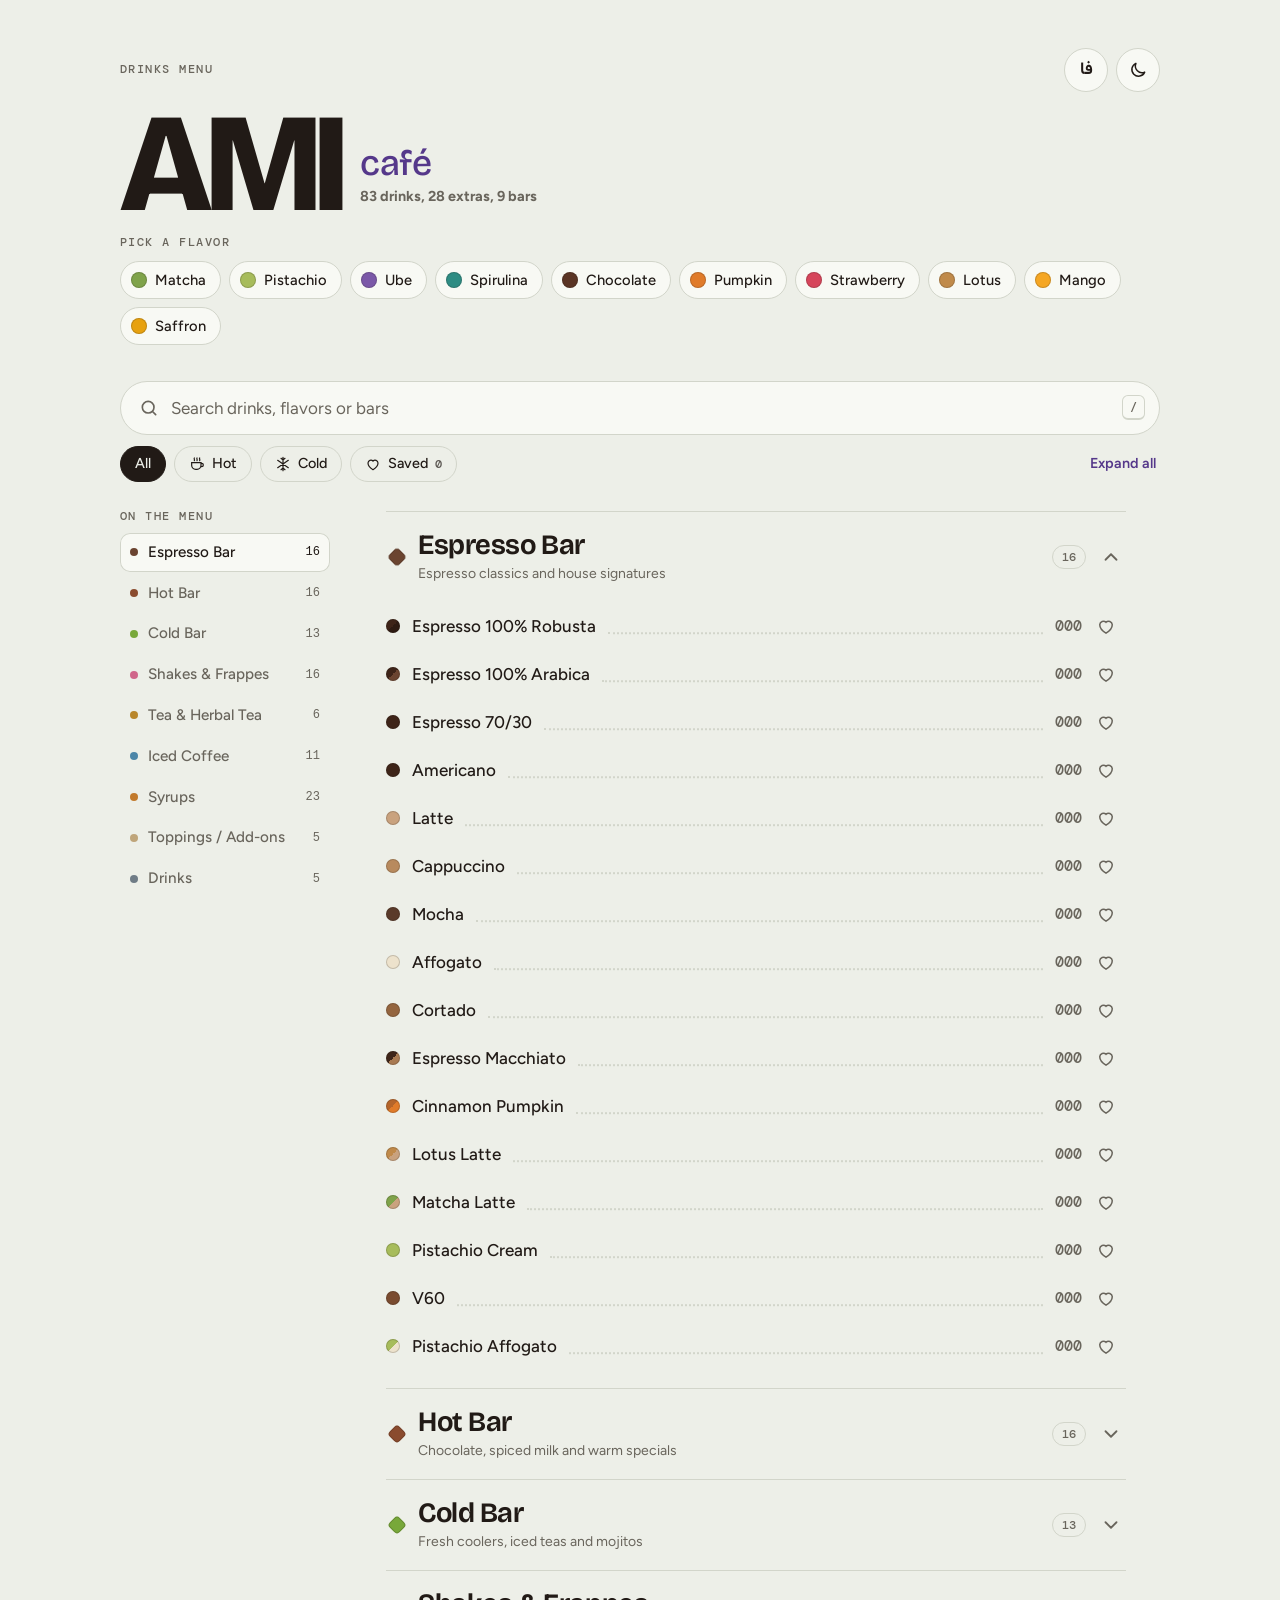
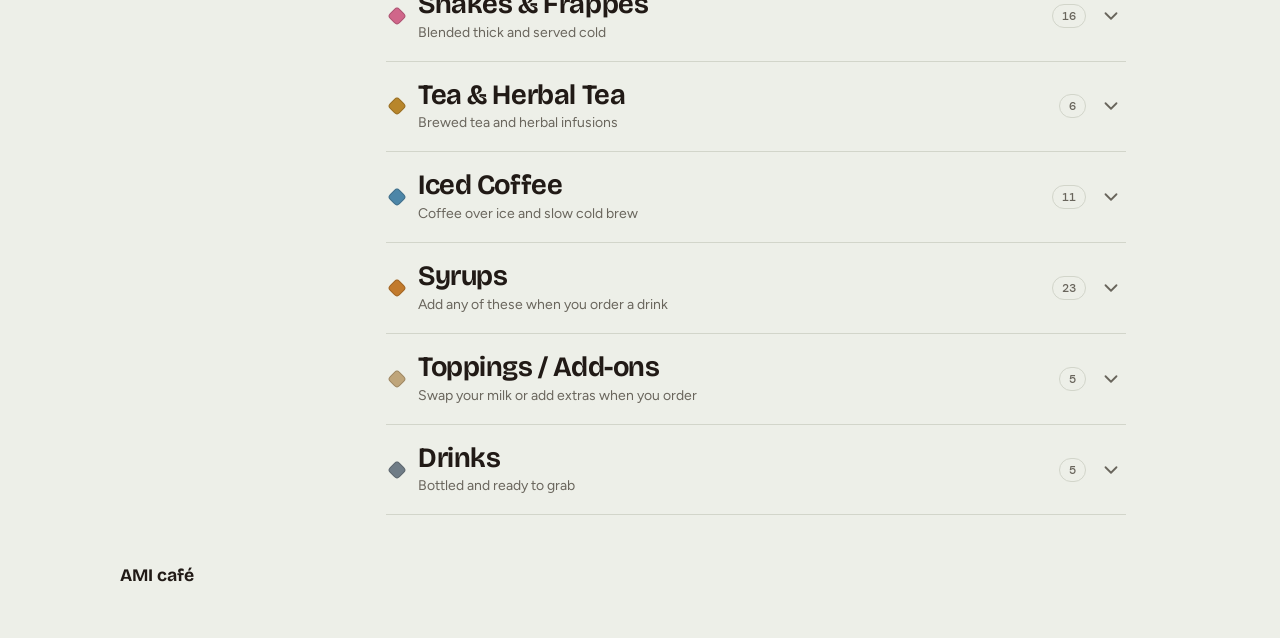
==== commit 2936fd83: "Remove the plant-milk sentence from the menu footer Co-Authored-By: Claude Opus 5.5 <noreply@anthrop" ====
--- a/index.html
+++ b/index.html
@@ -102,7 +102,6 @@
 
   <footer class="wrap foot">
     <strong data-i18n="footName">AMI café</strong>
-    <p data-i18n-html="footer"></p>
   </footer>
 
   <button class="to-top" id="toTop" type="button" aria-label="Back to top" data-i18n-aria="toTop">
--- a/css/components.css
+++ b/css/components.css
@@ -73,6 +73,22 @@
     justify-content: center;
     width: 44px;
     padding: 0;
+  }
+}
+
+/* ---------- Menu-only mode (no server, e.g. GitHub Pages) ---------- */
+.menu-only #clubBtn,
+.menu-only #basketBtn,
+.menu-only .basket-bar,
+.menu-only .add-ic {
+  display: none !important;
+}
+.menu-only .item-main {
+  grid-template-columns: 14px minmax(0, max-content) minmax(18px, 1fr) auto;
+}
+@media (max-width: 480px) {
+  .menu-only .item-main {
+    grid-template-columns: 12px minmax(0, max-content) minmax(12px, 1fr) auto;
   }
 }
 
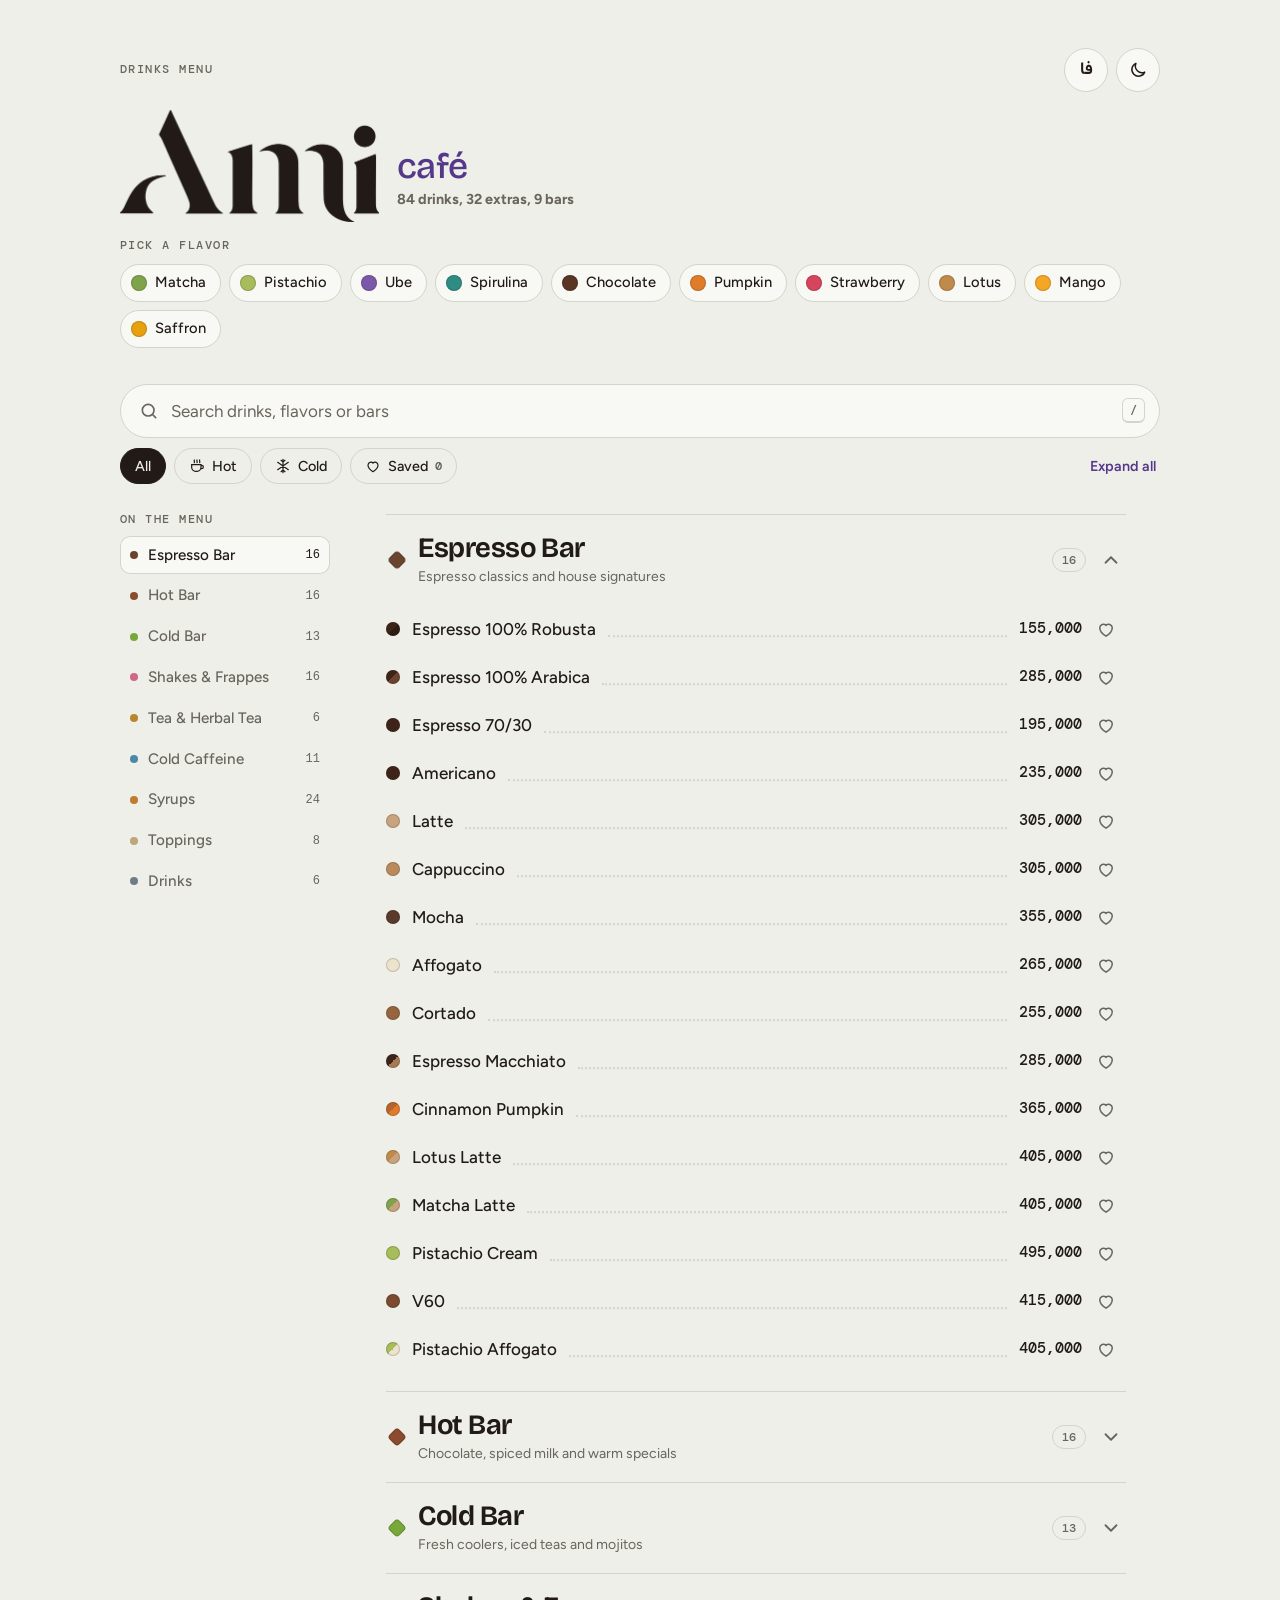
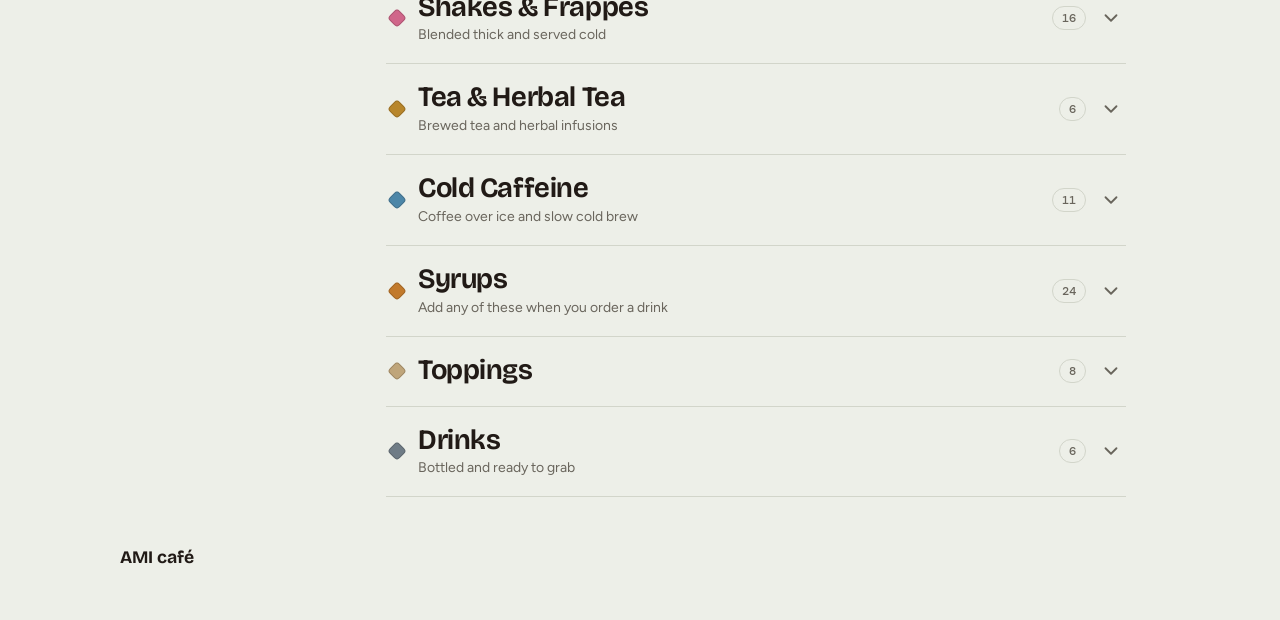
==== commit 1a7d2559: "Use the café's Ami logo in the menu and admin headers (black on light, white on dark) Co-Authored-By" ====
--- a/index.html
+++ b/index.html
@@ -36,7 +36,7 @@
     </div>
 
     <h1 class="brand">
-      <span class="wordmark" lang="en">AMI</span>
+      <span class="wordmark" role="img" aria-label="Ami"></span>
       <span class="brand-tag">
         <b data-i18n="cafe">café</b>
         <span id="lede"></span>
--- a/css/style.css
+++ b/css/style.css
@@ -101,9 +101,6 @@
   letter-spacing: 0;
   text-transform: none;
 }
-:root[lang="fa"] .wordmark {
-  font-family: "Bricolage Grotesque", ui-sans-serif, system-ui, sans-serif;
-}
 :root[lang="fa"] .eyebrow,
 :root[lang="fa"] .flavors-label,
 :root[lang="fa"] .index-label {
@@ -325,13 +322,15 @@
   margin: 0;
 }
 
+/* The café's "Ami" logo, drawn in the text color: black on light, white on dark */
 .wordmark {
-  font-family: var(--display);
-  font-weight: 800;
-  font-variation-settings: "opsz" 96;
-  font-size: clamp(4.25rem, 17vw, 8.75rem);
-  line-height: .78;
-  letter-spacing: -.045em;
+  display: block;
+  flex: none;
+  height: clamp(3.5rem, 14vw, 7rem);
+  aspect-ratio: 1041 / 451;
+  background-color: var(--ink);
+  -webkit-mask: url("../logo/ami-logo-black.png") center / contain no-repeat;
+  mask: url("../logo/ami-logo-black.png") center / contain no-repeat;
 }
 
 .brand-tag {
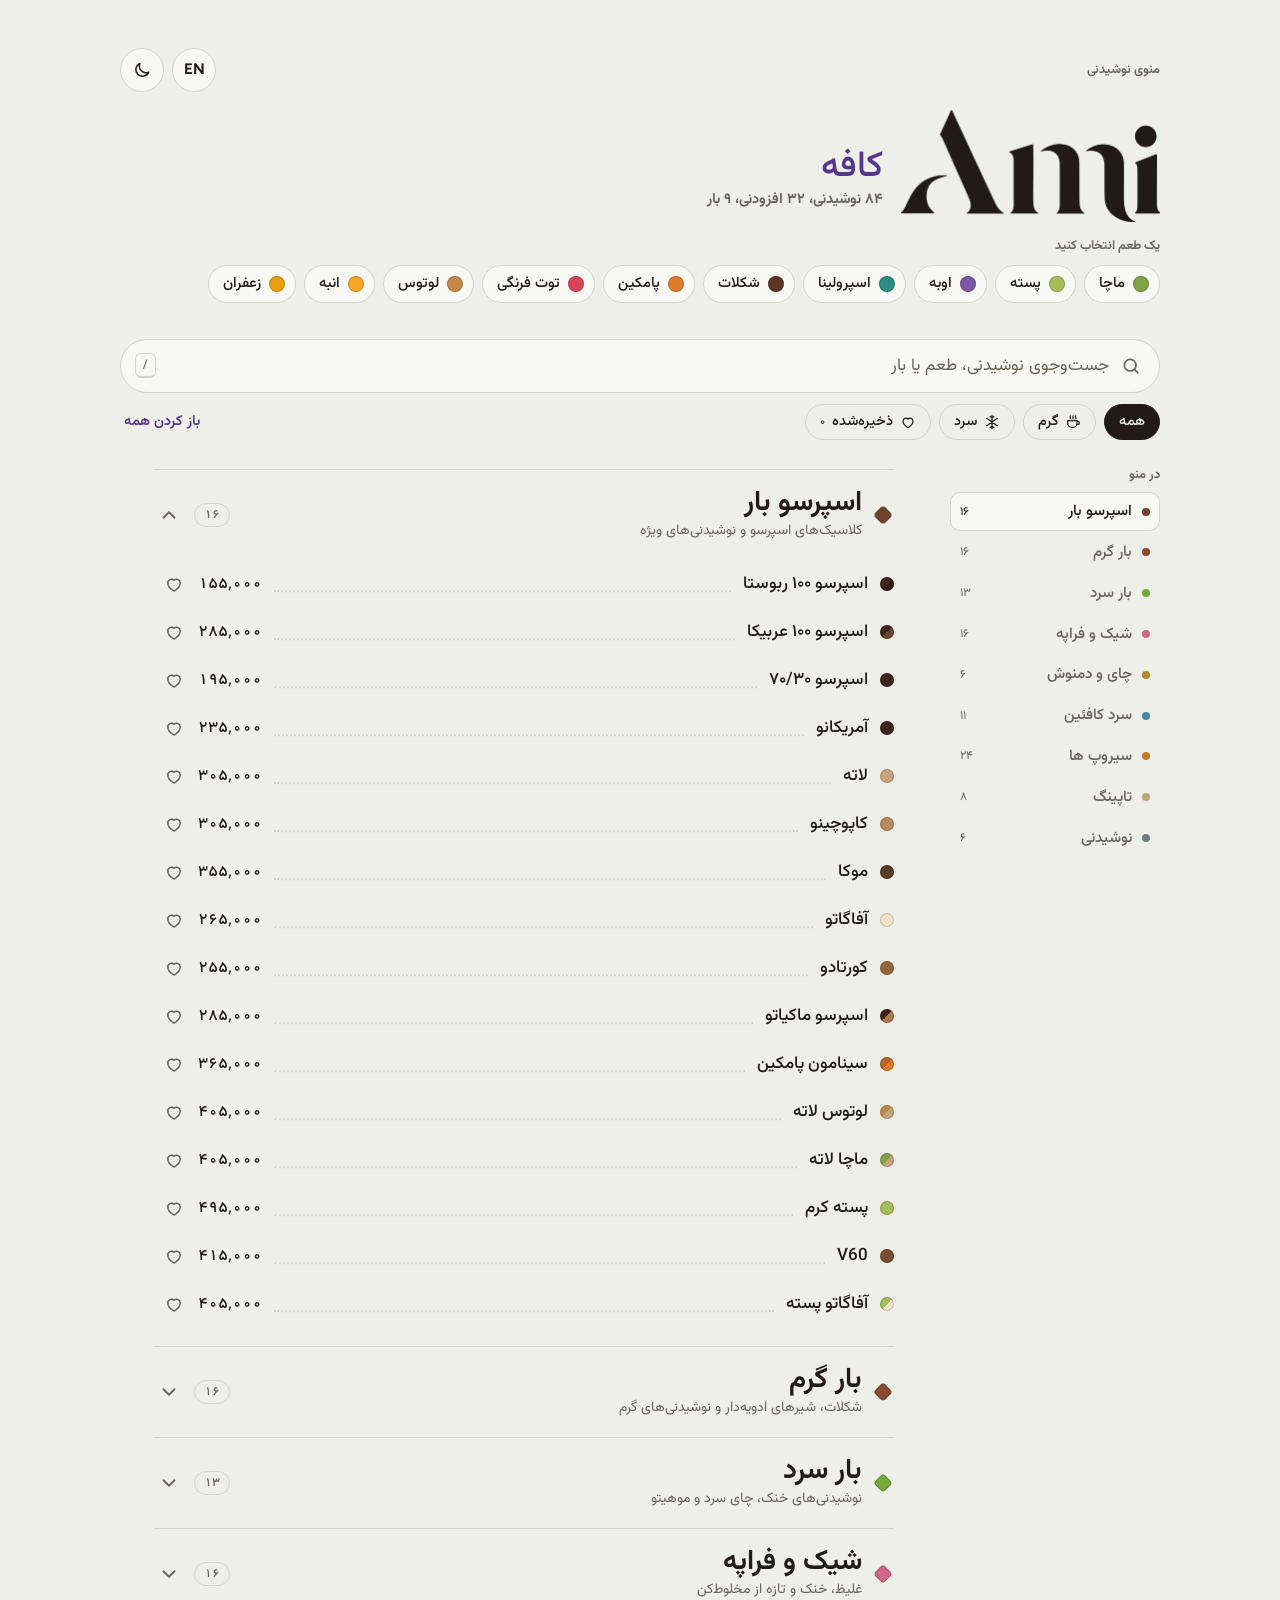
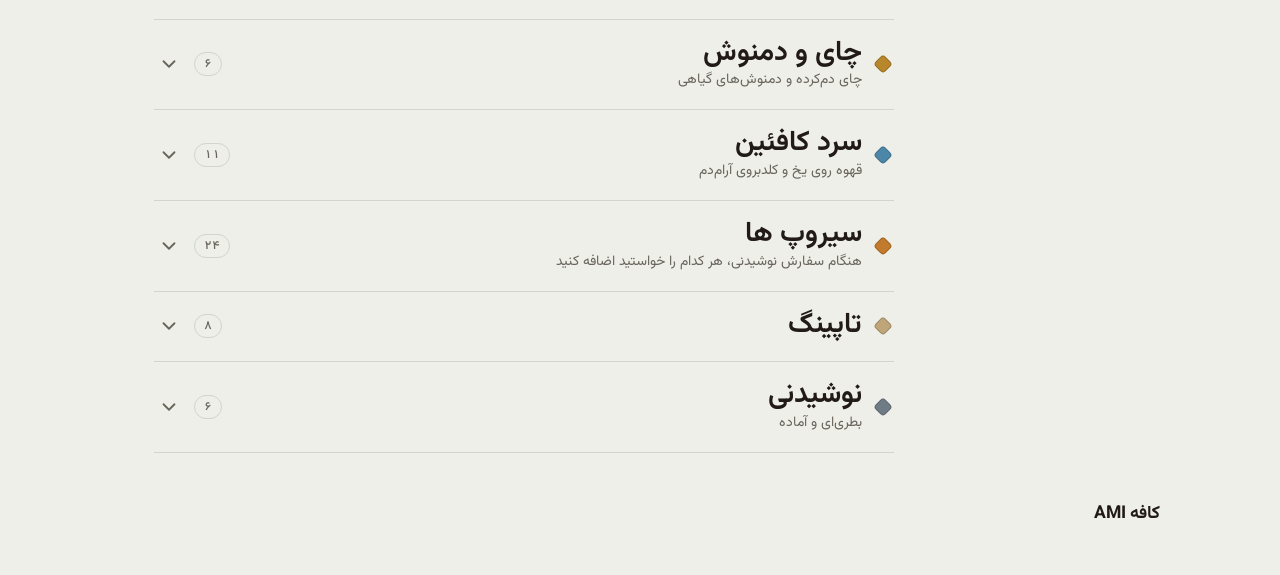
==== commit 44d8a4e2: "Make Persian the default language for the menu and admin panel Visitors who picked English keep it; " ====
--- a/index.html
+++ b/index.html
@@ -1,5 +1,5 @@
 <!doctype html>
-<html lang="en" dir="ltr">
+<html lang="fa" dir="rtl">
 <head>
   <meta charset="utf-8">
   <meta name="viewport" content="width=device-width, initial-scale=1, viewport-fit=cover">
@@ -9,8 +9,8 @@
   <link rel="preconnect" href="https://fonts.googleapis.com">
   <link rel="preconnect" href="https://fonts.gstatic.com" crossorigin>
   <link rel="stylesheet" href="https://fonts.googleapis.com/css2?family=Bricolage+Grotesque:opsz,wght@12..96,400..800&family=DM+Mono:wght@400;500&family=Figtree:wght@400;500;600&family=Vazirmatn:wght@400..800&display=swap">
-  <link rel="stylesheet" href="css/style.css">
-  <link rel="stylesheet" href="css/components.css">
+  <link rel="stylesheet" href="css/style.css?v=2">
+  <link rel="stylesheet" href="css/components.css?v=2">
 </head>
 <body>
 
@@ -80,7 +80,7 @@
           <span data-i18n="saved">Saved</span>
           <span class="n" id="savedCount">0</span>
         </button>
-        <button class="text-btn" id="expandAll" type="button">Expand all</button>
+        <button class="text-btn" id="expandAll" type="button">باز کردن همه</button>
       </div>
 
       <p class="status" id="status" aria-live="polite"></p>
